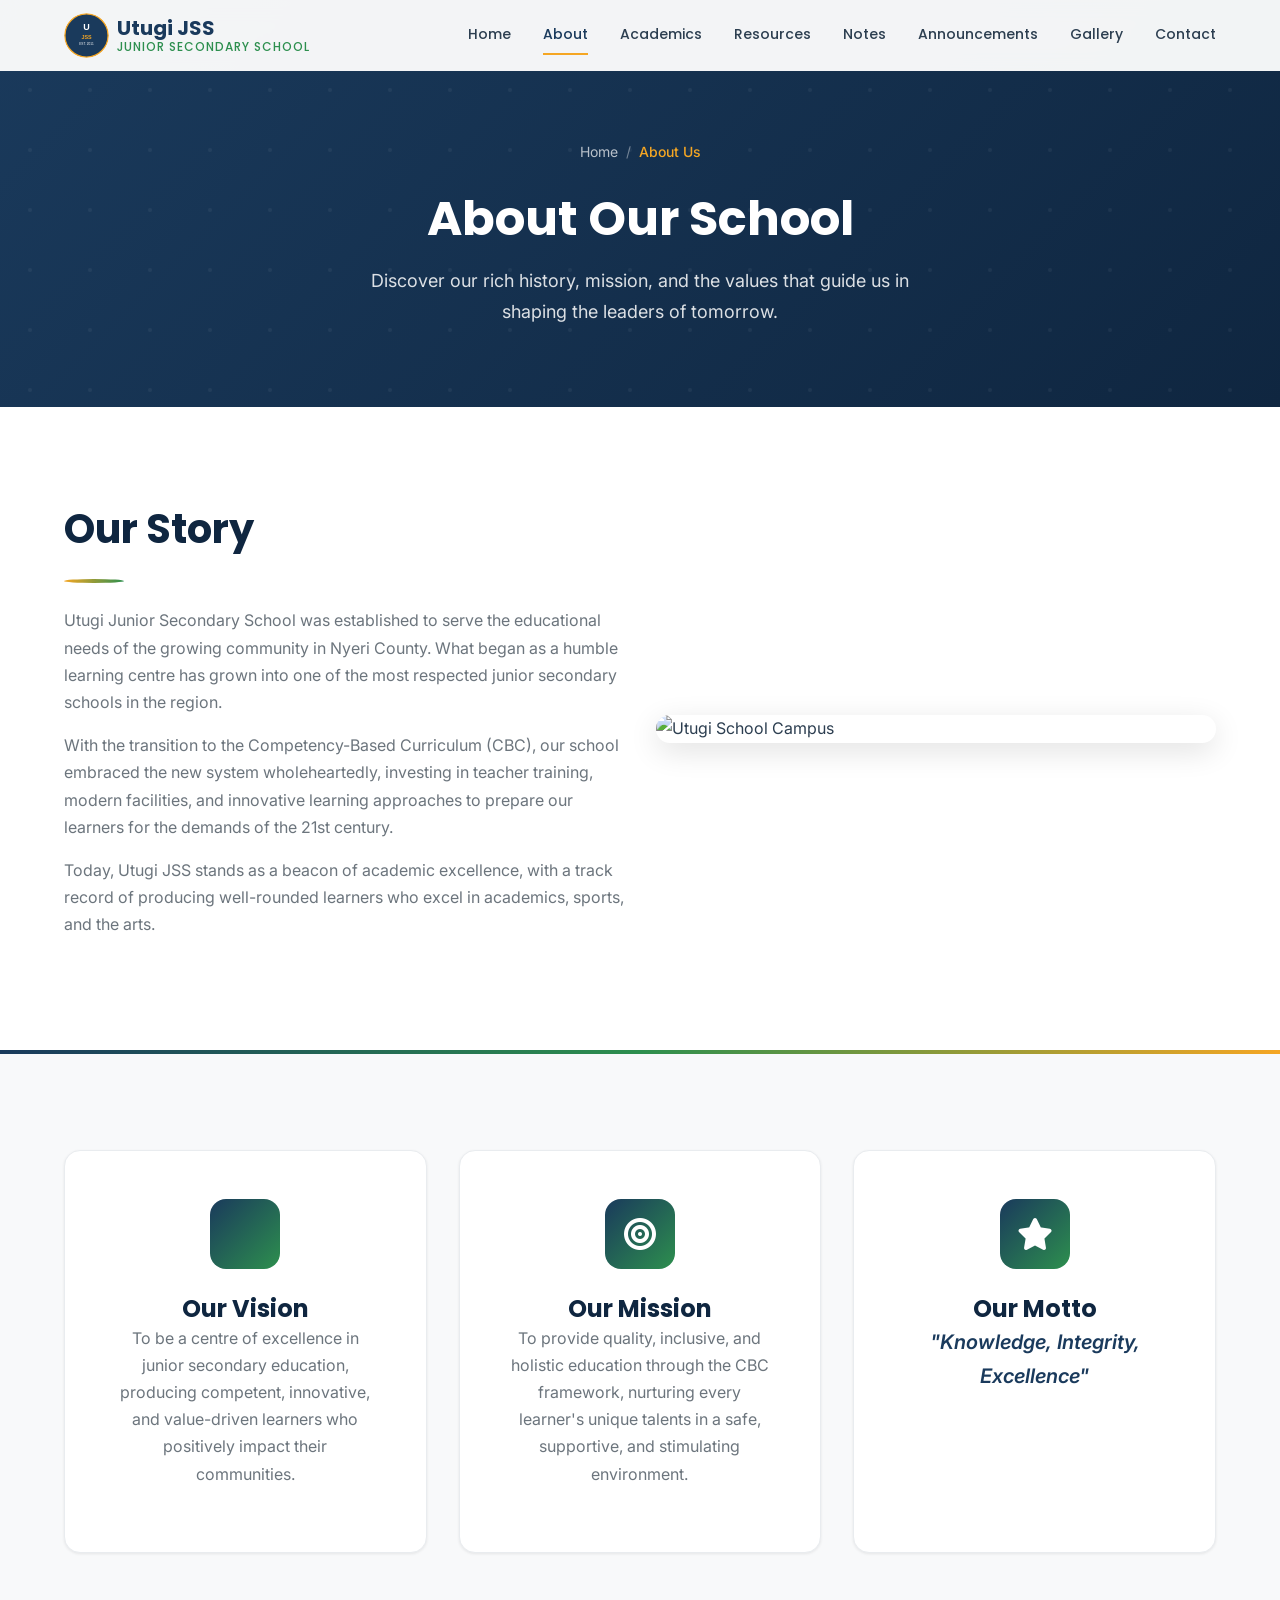
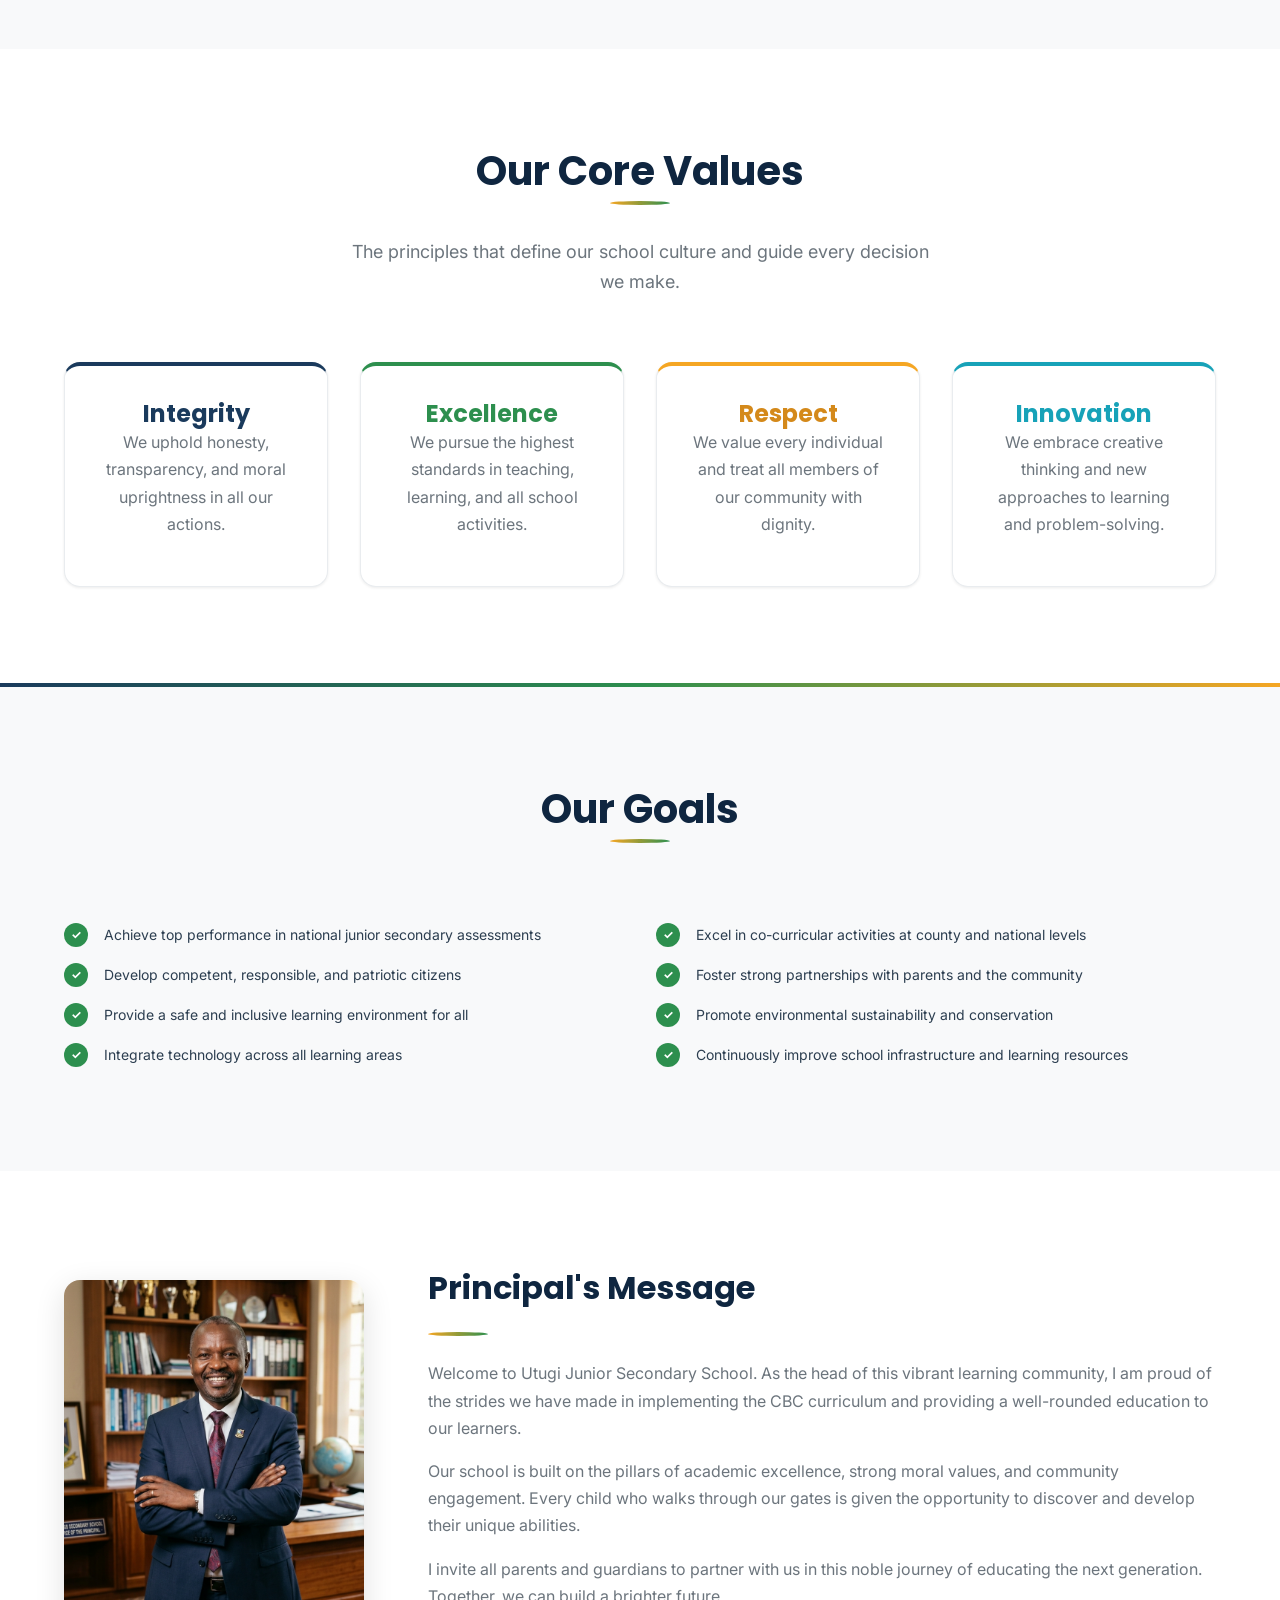
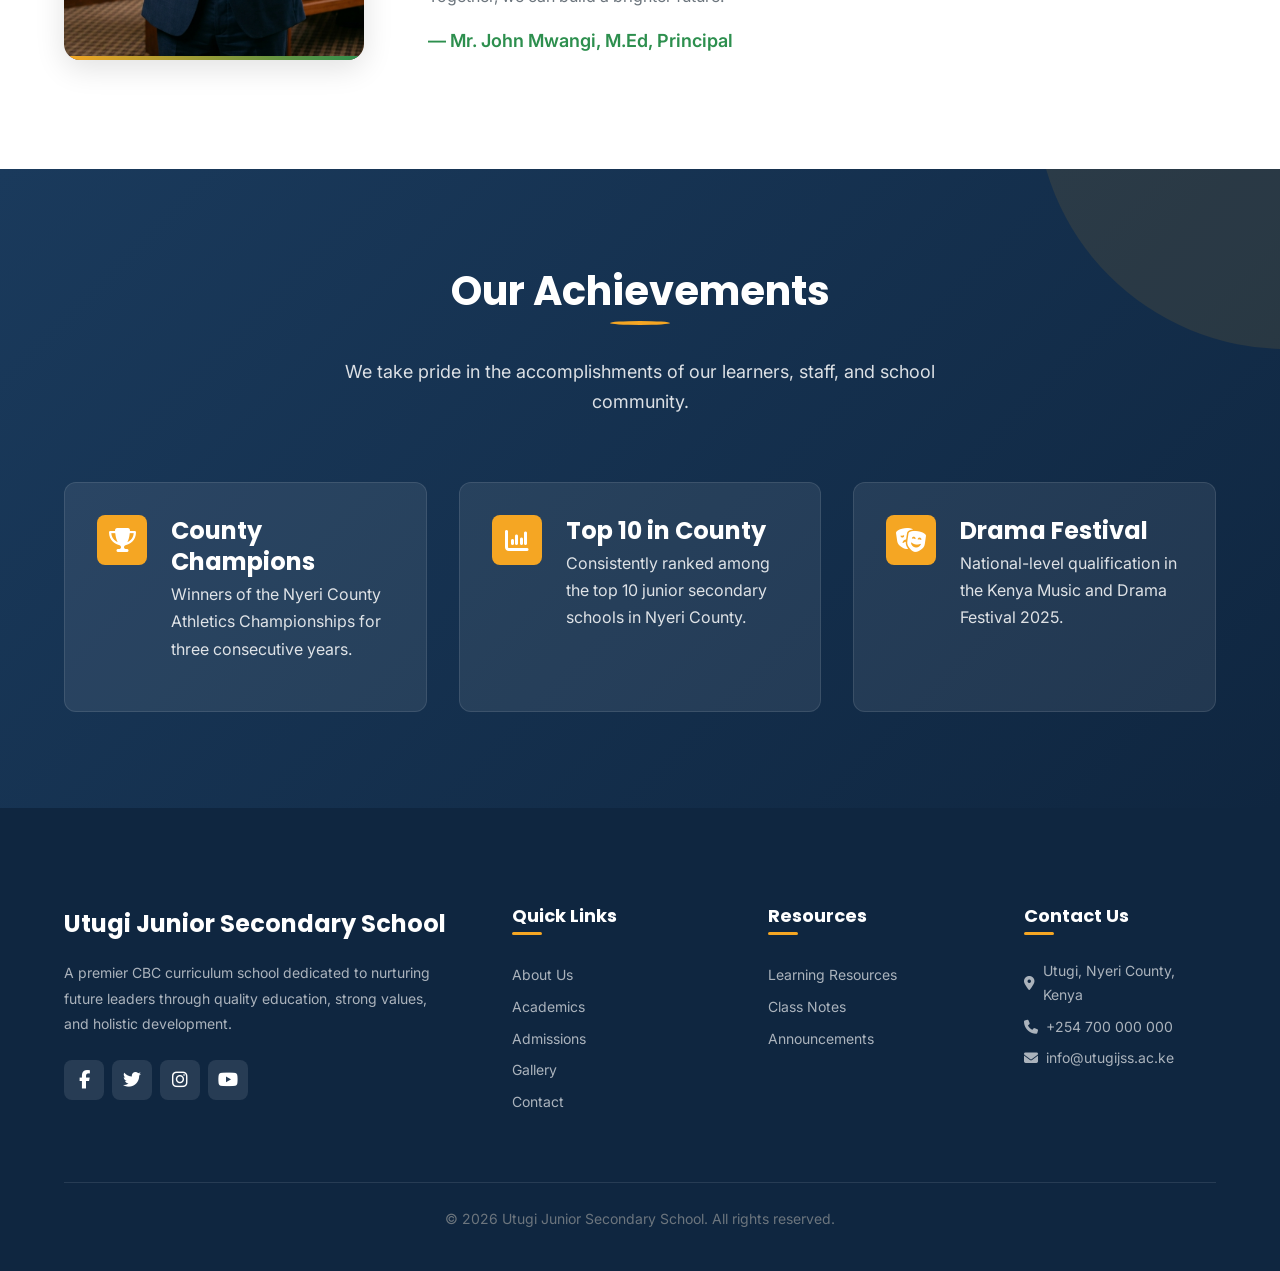
==== pages/about.html @ 6b32f5f7 "Initial commit for Utugi JSS Digital Learning Resource Platform" ====
<!DOCTYPE html>
<html lang="en">
<head>
  <meta charset="UTF-8">
  <meta name="viewport" content="width=device-width, initial-scale=1.0">
  <meta name="description" content="Learn about Utugi Junior Secondary School - our history, vision, mission, core values, and commitment to quality CBC education in Kenya.">
  <title>About Us | Utugi Junior Secondary School</title>
  <link rel="icon" type="image/svg+xml" href="../assets/images/favicon.svg">
  <link rel="stylesheet" href="https://cdnjs.cloudflare.com/ajax/libs/font-awesome/6.4.0/css/all.min.css">
  <link rel="stylesheet" href="../assets/css/style.css">
  <link rel="stylesheet" href="../assets/css/responsive.css">
</head>
<body>

  <!-- Navigation -->
  <nav class="navbar" id="navbar">
    <div class="container">
      <a href="../index.html" class="nav-logo">
        <img src="../assets/images/favicon.svg" alt="Utugi School Logo" >
        <div class="logo-text">Utugi JSS<span>Junior Secondary School</span></div>
      </a>
      <div class="nav-menu" id="navMenu">
        <a href="../index.html">Home</a>
        <a href="about.html" class="active">About</a>
        <a href="academics.html">Academics</a>
        <a href="../resources.html">Resources</a>
        <a href="../notes.html">Notes</a>
        <a href="../announcements.html">Announcements</a>
        <a href="gallery.html">Gallery</a>
        <a href="contact.html">Contact</a>
        <div class="nav-cta"><a href="admissions.html" class="btn btn-primary btn-sm">Apply Now</a></div>
      </div>
      <div class="hamburger" id="hamburger"><span></span><span></span><span></span></div>
    </div>
    <div class="nav-overlay" id="navOverlay"></div>
  </nav>

  <!-- Page Hero -->
  <section class="page-hero">
    <div class="container">
      <div class="breadcrumb">
        <a href="../index.html">Home</a>
        <span class="separator">/</span>
        <span class="current">About Us</span>
      </div>
      <h1>About Our School</h1>
      <p>Discover our rich history, mission, and the values that guide us in shaping the leaders of tomorrow.</p>
    </div>
  </section>

  <!-- School History -->
  <section class="section">
    <div class="container">
      <div class="grid grid-2" style="align-items:center">
        <div class="animate-on-scroll">
          <h2>Our Story</h2>
          <div class="divider"></div>
          <p>Utugi Junior Secondary School was established to serve the educational needs of the growing community in Nyeri County. What began as a humble learning centre has grown into one of the most respected junior secondary schools in the region.</p>
          <p>With the transition to the Competency-Based Curriculum (CBC), our school embraced the new system wholeheartedly, investing in teacher training, modern facilities, and innovative learning approaches to prepare our learners for the demands of the 21st century.</p>
          <p>Today, Utugi JSS stands as a beacon of academic excellence, with a track record of producing well-rounded learners who excel in academics, sports, and the arts.</p>
        </div>
        <div class="animate-on-scroll">
          <img src="../assets/images/hero/school-compound.png" alt="Utugi School Campus" style="border-radius:var(--radius-xl);box-shadow:var(--shadow-lg)" loading="lazy">
        </div>
      </div>
    </div>
  </section>

  <hr class="section-divider">

  <!-- Vision, Mission, Values -->
  <section class="section bg-light">
    <div class="container">
      <div class="grid grid-3">
        <div class="card feature-card animate-on-scroll">
          <div class="icon"><i class="fa-solid fa-telescope"></i></div>
          <h4>Our Vision</h4>
          <p>To be a centre of excellence in junior secondary education, producing competent, innovative, and value-driven learners who positively impact their communities.</p>
        </div>
        <div class="card feature-card animate-on-scroll">
          <div class="icon"><i class="fa-solid fa-bullseye"></i></div>
          <h4>Our Mission</h4>
          <p>To provide quality, inclusive, and holistic education through the CBC framework, nurturing every learner's unique talents in a safe, supportive, and stimulating environment.</p>
        </div>
        <div class="card feature-card animate-on-scroll">
          <div class="icon"><i class="fa-solid fa-star"></i></div>
          <h4>Our Motto</h4>
          <p style="font-style:italic;font-size:var(--fs-lg);color:var(--primary);font-weight:600">"Knowledge, Integrity, Excellence"</p>
        </div>
      </div>
    </div>
  </section>

  <!-- Core Values -->
  <section class="section">
    <div class="container">
      <div class="section-header animate-on-scroll">
        <h2>Our Core Values</h2>
        <p>The principles that define our school culture and guide every decision we make.</p>
      </div>
      <div class="grid grid-4">
        <div class="card animate-on-scroll" style="padding:var(--space-xl);text-align:center;border-top:4px solid var(--primary)">
          <h4 style="color:var(--primary)">Integrity</h4>
          <p>We uphold honesty, transparency, and moral uprightness in all our actions.</p>
        </div>
        <div class="card animate-on-scroll" style="padding:var(--space-xl);text-align:center;border-top:4px solid var(--secondary)">
          <h4 style="color:var(--secondary)">Excellence</h4>
          <p>We pursue the highest standards in teaching, learning, and all school activities.</p>
        </div>
        <div class="card animate-on-scroll" style="padding:var(--space-xl);text-align:center;border-top:4px solid var(--accent)">
          <h4 style="color:var(--accent-dark)">Respect</h4>
          <p>We value every individual and treat all members of our community with dignity.</p>
        </div>
        <div class="card animate-on-scroll" style="padding:var(--space-xl);text-align:center;border-top:4px solid var(--info)">
          <h4 style="color:var(--info)">Innovation</h4>
          <p>We embrace creative thinking and new approaches to learning and problem-solving.</p>
        </div>
      </div>
    </div>
  </section>

  <hr class="section-divider">

  <!-- School Goals -->
  <section class="section bg-light">
    <div class="container">
      <div class="section-header animate-on-scroll">
        <h2>Our Goals</h2>
      </div>
      <div class="grid grid-2">
        <div class="animate-on-scroll">
          <ul class="icon-list">
            <li>Achieve top performance in national junior secondary assessments</li>
            <li>Develop competent, responsible, and patriotic citizens</li>
            <li>Provide a safe and inclusive learning environment for all</li>
            <li>Integrate technology across all learning areas</li>
          </ul>
        </div>
        <div class="animate-on-scroll">
          <ul class="icon-list">
            <li>Excel in co-curricular activities at county and national levels</li>
            <li>Foster strong partnerships with parents and the community</li>
            <li>Promote environmental sustainability and conservation</li>
            <li>Continuously improve school infrastructure and learning resources</li>
          </ul>
        </div>
      </div>
    </div>
  </section>

  <!-- Principal Message -->
  <section class="section">
    <div class="container">
      <div class="principal-content animate-on-scroll">
        <div class="principal-img">
          <img src="../assets/images/staff/principal.png" alt="School Principal" loading="lazy">
        </div>
        <div class="principal-text">
          <h3>Principal's Message</h3>
          <div class="divider"></div>
          <p>Welcome to Utugi Junior Secondary School. As the head of this vibrant learning community, I am proud of the strides we have made in implementing the CBC curriculum and providing a well-rounded education to our learners.</p>
          <p>Our school is built on the pillars of academic excellence, strong moral values, and community engagement. Every child who walks through our gates is given the opportunity to discover and develop their unique abilities.</p>
          <p>I invite all parents and guardians to partner with us in this noble journey of educating the next generation. Together, we can build a brighter future.</p>
          <p class="name">— Mr. John Mwangi, M.Ed, Principal</p>
        </div>
      </div>
    </div>
  </section>

  <!-- Achievements -->
  <section class="section cbc-section">
    <div class="container">
      <div class="section-header animate-on-scroll">
        <h2>Our Achievements</h2>
        <p>We take pride in the accomplishments of our learners, staff, and school community.</p>
      </div>
      <div class="grid grid-3">
        <div class="cbc-feature animate-on-scroll">
          <div class="cbc-icon"><i class="fa-solid fa-trophy"></i></div>
          <div>
            <h4>County Champions</h4>
            <p>Winners of the Nyeri County Athletics Championships for three consecutive years.</p>
          </div>
        </div>
        <div class="cbc-feature animate-on-scroll">
          <div class="cbc-icon"><i class="fa-solid fa-chart-column"></i></div>
          <div>
            <h4>Top 10 in County</h4>
            <p>Consistently ranked among the top 10 junior secondary schools in Nyeri County.</p>
          </div>
        </div>
        <div class="cbc-feature animate-on-scroll">
          <div class="cbc-icon"><i class="fa-solid fa-masks-theater"></i></div>
          <div>
            <h4>Drama Festival</h4>
            <p>National-level qualification in the Kenya Music and Drama Festival 2025.</p>
          </div>
        </div>
      </div>
    </div>
  </section>

  <!-- Footer -->
  <footer class="footer">
    <div class="container">
      <div class="footer-grid">
        <div class="footer-about">
          <div class="logo-text">Utugi Junior Secondary School</div>
          <p>A premier CBC curriculum school dedicated to nurturing future leaders through quality education, strong values, and holistic development.</p>
          <div class="social-links">
            <a href="#" aria-label="Facebook"><i class="fa-brands fa-facebook-f"></i></a>
            <a href="#" aria-label="Twitter/X"><i class="fa-brands fa-twitter"></i></a>
            <a href="#" aria-label="Instagram"><i class="fa-brands fa-instagram"></i></a>
            <a href="#" aria-label="YouTube"><i class="fa-brands fa-youtube"></i></a>
          </div>
        </div>
        <div class="footer-links">
          <h4>Quick Links</h4>
          <a href="about.html">About Us</a>
          <a href="academics.html">Academics</a>
          <a href="admissions.html">Admissions</a>
          <a href="gallery.html">Gallery</a>
          <a href="contact.html">Contact</a>
        </div>
        <div class="footer-links">
          <h4>Resources</h4>
          <a href="../resources.html">Learning Resources</a>
          <a href="../notes.html">Class Notes</a>
          <a href="../announcements.html">Announcements</a>
        </div>
        <div class="footer-contact">
          <h4>Contact Us</h4>
          <p><i class="fa-solid fa-location-dot"></i> Utugi, Nyeri County, Kenya</p>
          <p><i class="fa-solid fa-phone"></i> +254 700 000 000</p>
          <p><i class="fa-solid fa-envelope"></i> info@utugijss.ac.ke</p>
        </div>
      </div>
      <div class="footer-bottom">
        <p>&copy; <span id="currentYear">2026</span> Utugi Junior Secondary School. All rights reserved.</p>
      </div>
    </div>
  </footer>

  <button class="back-to-top" id="backToTop" aria-label="Back to top">↑</button>
  <script src="../assets/js/main.js"></script>
</body>
</html>
---- assets/css/style.css ----
/* ========================================
   UTUGI JUNIOR SECONDARY SCHOOL - MAIN STYLES
   Modern CBC School Website
   ======================================== */

/* ----- Google Fonts Import ----- */
@import url('https://fonts.googleapis.com/css2?family=Inter:wght@300;400;500;600;700&family=Poppins:wght@400;500;600;700;800&display=swap');

/* ========================================
   CSS CUSTOM PROPERTIES (Design Tokens)
   ======================================== */
:root {
  /* Primary Colors */
  --primary: #1a3a5c;
  --primary-light: #2a5a8c;
  --primary-dark: #0f2640;
  
  /* Secondary Colors */
  --secondary: #2d8f4e;
  --secondary-light: #3ab362;
  --secondary-dark: #1e6b38;
  
  /* Accent Colors */
  --accent: #f5a623;
  --accent-light: #ffc857;
  --accent-dark: #d4891a;
  
  /* Neutral Colors */
  --white: #ffffff;
  --off-white: #f8f9fa;
  --light-gray: #e9ecef;
  --gray: #adb5bd;
  --dark-gray: #6c757d;
  --dark: #2c3e50;
  --black: #1a1a2e;
  
  /* Functional Colors */
  --success: #28a745;
  --info: #17a2b8;
  --warning: #ffc107;
  --danger: #dc3545;
  
  /* Typography */
  --font-heading: 'Poppins', sans-serif;
  --font-body: 'Inter', sans-serif;
  
  /* Font Sizes */
  --fs-xs: 0.75rem;
  --fs-sm: 0.875rem;
  --fs-base: 1rem;
  --fs-md: 1.125rem;
  --fs-lg: 1.25rem;
  --fs-xl: 1.5rem;
  --fs-2xl: 2rem;
  --fs-3xl: 2.5rem;
  --fs-4xl: 3rem;
  --fs-5xl: 3.5rem;
  
  /* Spacing */
  --space-xs: 0.25rem;
  --space-sm: 0.5rem;
  --space-md: 1rem;
  --space-lg: 1.5rem;
  --space-xl: 2rem;
  --space-2xl: 3rem;
  --space-3xl: 4rem;
  --space-4xl: 6rem;
  
  /* Border Radius */
  --radius-sm: 4px;
  --radius-md: 8px;
  --radius-lg: 12px;
  --radius-xl: 16px;
  --radius-2xl: 24px;
  --radius-full: 50%;
  
  /* Shadows */
  --shadow-sm: 0 1px 3px rgba(0,0,0,0.08);
  --shadow-md: 0 4px 12px rgba(0,0,0,0.1);
  --shadow-lg: 0 8px 30px rgba(0,0,0,0.12);
  --shadow-xl: 0 12px 40px rgba(0,0,0,0.15);
  
  /* Transitions */
  --transition-fast: 0.2s ease;
  --transition-base: 0.3s ease;
  --transition-slow: 0.5s ease;
  
  /* Layout */
  --max-width: 1200px;
  --nav-height: 70px;
}

/* ========================================
   RESET & BASE STYLES
   ======================================== */
*,
*::before,
*::after {
  margin: 0;
  padding: 0;
  box-sizing: border-box;
}

html {
  scroll-behavior: smooth;
  font-size: 16px;
}

body {
  font-family: var(--font-body);
  font-size: var(--fs-base);
  line-height: 1.7;
  color: var(--dark);
  background-color: var(--white);
  overflow-x: hidden;
  -webkit-font-smoothing: antialiased;
  -moz-osx-font-smoothing: grayscale;
}

img {
  max-width: 100%;
  height: auto;
  display: block;
}

a {
  text-decoration: none;
  color: inherit;
  transition: color var(--transition-fast);
}

ul, ol {
  list-style: none;
}

h1, h2, h3, h4, h5, h6 {
  font-family: var(--font-heading);
  font-weight: 700;
  line-height: 1.3;
  color: var(--primary-dark);
}

h1 { font-size: var(--fs-4xl); }
h2 { font-size: var(--fs-3xl); }
h3 { font-size: var(--fs-2xl); }
h4 { font-size: var(--fs-xl); }
h5 { font-size: var(--fs-lg); }

p {
  margin-bottom: var(--space-md);
  color: var(--dark-gray);
}

/* ========================================
   UTILITY CLASSES
   ======================================== */
.container {
  width: 100%;
  max-width: var(--max-width);
  margin: 0 auto;
  padding: 0 var(--space-lg);
}

.section {
  padding: var(--space-4xl) 0;
}

.section-header {
  text-align: center;
  margin-bottom: var(--space-3xl);
}

.section-header h2 {
  position: relative;
  display: inline-block;
  margin-bottom: var(--space-md);
}

.section-header h2::after {
  content: '';
  position: absolute;
  bottom: -8px;
  left: 50%;
  transform: translateX(-50%);
  width: 60px;
  height: 4px;
  background: linear-gradient(90deg, var(--accent), var(--secondary));
  border-radius: var(--radius-full);
}

.section-header p {
  max-width: 600px;
  margin: var(--space-lg) auto 0;
  font-size: var(--fs-md);
}

.section-divider {
  width: 100%;
  height: 4px;
  background: linear-gradient(90deg, var(--primary), var(--secondary), var(--accent));
  border: none;
}

.text-primary { color: var(--primary); }
.text-secondary { color: var(--secondary); }
.text-accent { color: var(--accent); }
.text-center { text-align: center; }

.bg-primary { background-color: var(--primary); }
.bg-secondary { background-color: var(--secondary); }
.bg-light { background-color: var(--off-white); }
.bg-white { background-color: var(--white); }

/* ========================================
   BUTTONS
   ======================================== */
.btn {
  display: inline-flex;
  align-items: center;
  gap: var(--space-sm);
  padding: 12px 28px;
  font-family: var(--font-heading);
  font-size: var(--fs-sm);
  font-weight: 600;
  border: 2px solid transparent;
  border-radius: var(--radius-lg);
  cursor: pointer;
  transition: all var(--transition-base);
  text-transform: uppercase;
  letter-spacing: 0.5px;
}

.btn-primary {
  background: linear-gradient(135deg, var(--primary), var(--primary-light));
  color: var(--white);
}

.btn-primary:hover {
  background: linear-gradient(135deg, var(--primary-light), var(--primary));
  transform: translateY(-2px);
  box-shadow: var(--shadow-lg);
}

.btn-secondary {
  background: linear-gradient(135deg, var(--secondary), var(--secondary-light));
  color: var(--white);
}

.btn-secondary:hover {
  transform: translateY(-2px);
  box-shadow: var(--shadow-lg);
}

.btn-accent {
  background: linear-gradient(135deg, var(--accent), var(--accent-light));
  color: var(--primary-dark);
}

.btn-accent:hover {
  transform: translateY(-2px);
  box-shadow: var(--shadow-lg);
}

.btn-outline {
  background: transparent;
  color: var(--white);
  border-color: var(--white);
}

.btn-outline:hover {
  background: var(--white);
  color: var(--primary);
}

.btn-outline-primary {
  background: transparent;
  color: var(--primary);
  border-color: var(--primary);
}

.btn-outline-primary:hover {
  background: var(--primary);
  color: var(--white);
}

.btn-whatsapp {
  background: #25D366;
  color: var(--white);
}

.btn-whatsapp:hover {
  background: #1da851;
  transform: translateY(-2px);
}

.btn-lg {
  padding: 16px 36px;
  font-size: var(--fs-base);
}

.btn-sm {
  padding: 8px 18px;
  font-size: var(--fs-xs);
}

/* ========================================
   NAVIGATION
   ======================================== */
.navbar {
  position: fixed;
  top: 0;
  left: 0;
  width: 100%;
  z-index: 1000;
  background: rgba(255, 255, 255, 0.95);
  backdrop-filter: blur(10px);
  -webkit-backdrop-filter: blur(10px);
  transition: all var(--transition-base);
  border-bottom: 1px solid transparent;
}

.navbar.scrolled {
  background: rgba(255, 255, 255, 0.98);
  box-shadow: var(--shadow-md);
  border-bottom-color: var(--light-gray);
}

.navbar .container {
  display: flex;
  align-items: center;
  justify-content: space-between;
  height: var(--nav-height);
}

.nav-logo {
  display: flex;
  align-items: center;
  gap: var(--space-sm);
}

.nav-logo img {
  width: 45px;
  height: 45px;
  border-radius: var(--radius-full);
  object-fit: cover;
}

.nav-logo .logo-text {
  font-family: var(--font-heading);
  font-weight: 700;
  font-size: var(--fs-lg);
  color: var(--primary);
  line-height: 1.2;
}

.nav-logo .logo-text span {
  display: block;
  font-size: var(--fs-xs);
  font-weight: 500;
  color: var(--secondary);
  text-transform: uppercase;
  letter-spacing: 1px;
}

.nav-menu {
  display: flex;
  align-items: center;
  gap: var(--space-xl);
}

.nav-menu a {
  font-family: var(--font-heading);
  font-size: var(--fs-sm);
  font-weight: 500;
  color: var(--dark);
  position: relative;
  padding: var(--space-sm) 0;
}

.nav-menu a::after {
  content: '';
  position: absolute;
  bottom: 0;
  left: 0;
  width: 0;
  height: 2px;
  background: var(--accent);
  transition: width var(--transition-base);
}

.nav-menu a:hover::after,
.nav-menu a.active::after {
  width: 100%;
}

.nav-menu a:hover,
.nav-menu a.active {
  color: var(--primary);
}

.nav-cta {
  display: none;
}

/* Hamburger Menu */
.hamburger {
  display: none;
  flex-direction: column;
  gap: 5px;
  cursor: pointer;
  padding: 5px;
  z-index: 1001;
}

.hamburger span {
  display: block;
  width: 25px;
  height: 3px;
  background: var(--primary);
  border-radius: 2px;
  transition: all var(--transition-base);
}

.hamburger.active span:nth-child(1) {
  transform: rotate(45deg) translate(5px, 6px);
}

.hamburger.active span:nth-child(2) {
  opacity: 0;
}

.hamburger.active span:nth-child(3) {
  transform: rotate(-45deg) translate(5px, -6px);
}

/* ========================================
   HERO SECTION
   ======================================== */
.hero {
  position: relative;
  min-height: 100vh;
  display: flex;
  align-items: center;
  background: linear-gradient(135deg, rgba(26, 58, 92, 0.85), rgba(45, 143, 78, 0.7));
  overflow: hidden;
}

.hero-bg {
  position: absolute;
  top: 0;
  left: 0;
  width: 100%;
  height: 100%;
  object-fit: cover;
  z-index: -1;
}

.hero-content {
  position: relative;
  z-index: 1;
  color: var(--white);
  max-width: 700px;
  padding-top: var(--nav-height);
}

.hero-badge {
  display: inline-block;
  background: rgba(255, 255, 255, 0.15);
  backdrop-filter: blur(10px);
  padding: 8px 20px;
  border-radius: var(--radius-2xl);
  font-size: var(--fs-sm);
  font-weight: 500;
  margin-bottom: var(--space-lg);
  border: 1px solid rgba(255, 255, 255, 0.2);
}

.hero h1 {
  font-size: var(--fs-5xl);
  color: var(--white);
  margin-bottom: var(--space-lg);
  line-height: 1.15;
}

.hero h1 .highlight {
  color: var(--accent);
}

.hero-motto {
  font-size: var(--fs-lg);
  font-style: italic;
  opacity: 0.9;
  margin-bottom: var(--space-md);
  font-weight: 300;
}

.hero p {
  font-size: var(--fs-md);
  opacity: 0.9;
  color: rgba(255, 255, 255, 0.9);
  margin-bottom: var(--space-xl);
  line-height: 1.8;
}

.hero-buttons {
  display: flex;
  flex-wrap: wrap;
  gap: var(--space-md);
}

.hero-stats {
  display: flex;
  gap: var(--space-2xl);
  margin-top: var(--space-3xl);
  padding-top: var(--space-xl);
  border-top: 1px solid rgba(255, 255, 255, 0.2);
}

.hero-stat h3 {
  font-size: var(--fs-3xl);
  color: var(--accent);
  font-weight: 800;
}

.hero-stat p {
  font-size: var(--fs-sm);
  opacity: 0.8;
  margin: 0;
}

/* ========================================
   PAGE HERO (Inner Pages)
   ======================================== */
.page-hero {
  position: relative;
  padding: 140px 0 80px;
  background: linear-gradient(135deg, var(--primary), var(--primary-dark));
  color: var(--white);
  text-align: center;
  overflow: hidden;
}

.page-hero::before {
  content: '';
  position: absolute;
  top: 0;
  left: 0;
  width: 100%;
  height: 100%;
  background: url("data:image/svg+xml,%3Csvg width='60' height='60' viewBox='0 0 60 60' xmlns='http://www.w3.org/2000/svg'%3E%3Cg fill='none' fill-rule='evenodd'%3E%3Cg fill='%23ffffff' fill-opacity='0.05'%3E%3Ccircle cx='30' cy='30' r='2'/%3E%3C/g%3E%3C/g%3E%3C/svg%3E");
  z-index: 0;
}

.page-hero .container {
  position: relative;
  z-index: 1;
}

.page-hero h1 {
  color: var(--white);
  font-size: var(--fs-4xl);
  margin-bottom: var(--space-md);
}

.page-hero p {
  color: rgba(255, 255, 255, 0.85);
  font-size: var(--fs-md);
  max-width: 600px;
  margin: 0 auto;
}

.breadcrumb {
  display: flex;
  align-items: center;
  justify-content: center;
  gap: var(--space-sm);
  margin-bottom: var(--space-lg);
  font-size: var(--fs-sm);
}

.breadcrumb a {
  color: rgba(255, 255, 255, 0.7);
}

.breadcrumb a:hover {
  color: var(--accent);
}

.breadcrumb .separator {
  color: rgba(255, 255, 255, 0.4);
}

.breadcrumb .current {
  color: var(--accent);
  font-weight: 500;
}

/* ========================================
   CARDS
   ======================================== */
.card {
  background: var(--white);
  border-radius: var(--radius-xl);
  overflow: hidden;
  box-shadow: var(--shadow-sm);
  transition: all var(--transition-base);
  border: 1px solid var(--light-gray);
}

.card:hover {
  transform: translateY(-5px);
  box-shadow: var(--shadow-lg);
  border-color: transparent;
}

.card-img {
  width: 100%;
  height: 220px;
  object-fit: cover;
}

.card-body {
  padding: var(--space-xl);
}

.card-body h3 {
  margin-bottom: var(--space-sm);
  font-size: var(--fs-xl);
}

.card-body p {
  font-size: var(--fs-sm);
}

.card-tag {
  display: inline-block;
  background: var(--off-white);
  color: var(--primary);
  padding: 4px 12px;
  border-radius: var(--radius-2xl);
  font-size: var(--fs-xs);
  font-weight: 600;
  margin-bottom: var(--space-sm);
}

/* Feature Cards */
.feature-card {
  padding: var(--space-2xl);
  text-align: center;
}

.feature-card .icon {
  width: 70px;
  height: 70px;
  margin: 0 auto var(--space-lg);
  background: linear-gradient(135deg, var(--primary), var(--secondary));
  border-radius: var(--radius-xl);
  display: flex;
  align-items: center;
  justify-content: center;
  font-size: var(--fs-2xl);
  color: var(--white);
  transition: transform var(--transition-base);
}

.feature-card:hover .icon {
  transform: scale(1.1) rotate(5deg);
}

/* Staff Cards */
.staff-card {
  text-align: center;
  padding-bottom: var(--space-xl);
}

.staff-card .card-img {
  height: 280px;
}

.staff-card .card-body h3 {
  font-size: var(--fs-lg);
  margin-bottom: var(--space-xs);
}

.staff-card .staff-role {
  color: var(--secondary);
  font-weight: 600;
  font-size: var(--fs-sm);
  margin-bottom: var(--space-sm);
}

/* ========================================
   GRIDS
   ======================================== */
.grid {
  display: grid;
  gap: var(--space-xl);
}

.grid-2 { grid-template-columns: repeat(2, 1fr); }
.grid-3 { grid-template-columns: repeat(3, 1fr); }
.grid-4 { grid-template-columns: repeat(4, 1fr); }

/* ========================================
   ANNOUNCEMENTS / NEWS
   ======================================== */
.announcement-card {
  display: flex;
  align-items: flex-start;
  gap: var(--space-lg);
  padding: var(--space-xl);
}

.announcement-date {
  flex-shrink: 0;
  width: 65px;
  text-align: center;
  background: linear-gradient(135deg, var(--primary), var(--primary-light));
  border-radius: var(--radius-md);
  padding: var(--space-sm);
  color: var(--white);
}

.announcement-date .day {
  font-size: var(--fs-2xl);
  font-weight: 800;
  line-height: 1;
  font-family: var(--font-heading);
}

.announcement-date .month {
  font-size: var(--fs-xs);
  text-transform: uppercase;
  letter-spacing: 1px;
}

/* ========================================
   WHY CHOOSE US SECTION
   ======================================== */
.why-choose {
  background: var(--off-white);
}

.why-choose .grid {
  gap: var(--space-xl);
}

/* ========================================
   CBC SECTION
   ======================================== */
.cbc-section {
  background: linear-gradient(135deg, var(--primary), var(--primary-dark));
  color: var(--white);
  position: relative;
  overflow: hidden;
}

.cbc-section::before {
  content: '';
  position: absolute;
  top: -50%;
  right: -20%;
  width: 500px;
  height: 500px;
  background: rgba(245, 166, 35, 0.1);
  border-radius: var(--radius-full);
}

.cbc-section h2 {
  color: var(--white);
}

.cbc-section h2::after {
  background: var(--accent);
}

.cbc-section p {
  color: rgba(255, 255, 255, 0.85);
}

.cbc-feature {
  display: flex;
  align-items: flex-start;
  gap: var(--space-lg);
  padding: var(--space-xl);
  background: rgba(255, 255, 255, 0.08);
  border-radius: var(--radius-lg);
  border: 1px solid rgba(255, 255, 255, 0.1);
  transition: all var(--transition-base);
}

.cbc-feature:hover {
  background: rgba(255, 255, 255, 0.12);
  transform: translateX(5px);
}

.cbc-feature .cbc-icon {
  flex-shrink: 0;
  width: 50px;
  height: 50px;
  background: var(--accent);
  border-radius: var(--radius-md);
  display: flex;
  align-items: center;
  justify-content: center;
  font-size: var(--fs-xl);
}

.cbc-feature h4 {
  color: var(--white);
  margin-bottom: var(--space-xs);
}

/* ========================================
   TESTIMONIALS
   ======================================== */
.testimonial-card {
  padding: var(--space-2xl);
  position: relative;
}

.testimonial-card::before {
  content: '"';
  font-size: 80px;
  font-family: Georgia, serif;
  color: var(--accent);
  opacity: 0.3;
  position: absolute;
  top: 10px;
  left: 20px;
  line-height: 1;
}

.testimonial-card p {
  font-style: italic;
  font-size: var(--fs-md);
  margin-bottom: var(--space-lg);
  position: relative;
  z-index: 1;
}

.testimonial-author {
  display: flex;
  align-items: center;
  gap: var(--space-md);
}

.testimonial-author img {
  width: 50px;
  height: 50px;
  border-radius: var(--radius-full);
  object-fit: cover;
}

.testimonial-author h4 {
  font-size: var(--fs-sm);
  margin-bottom: 2px;
}

.testimonial-author span {
  font-size: var(--fs-xs);
  color: var(--dark-gray);
}

/* ========================================
   PRINCIPAL MESSAGE
   ======================================== */
.principal-section {
  background: var(--off-white);
}

.principal-content {
  display: grid;
  grid-template-columns: 300px 1fr;
  gap: var(--space-3xl);
  align-items: center;
}

.principal-img {
  border-radius: var(--radius-xl);
  overflow: hidden;
  box-shadow: var(--shadow-lg);
  position: relative;
}

.principal-img img {
  width: 100%;
  height: 380px;
  object-fit: cover;
}

.principal-img::after {
  content: '';
  position: absolute;
  bottom: 0;
  left: 0;
  right: 0;
  height: 4px;
  background: linear-gradient(90deg, var(--accent), var(--secondary));
}

.principal-text h3 {
  margin-bottom: var(--space-md);
}

.principal-text .name {
  color: var(--secondary);
  font-weight: 600;
  font-size: var(--fs-md);
}

/* ========================================
   GALLERY PREVIEW
   ======================================== */
.gallery-preview .grid {
  grid-template-columns: repeat(4, 1fr);
  grid-template-rows: repeat(2, 200px);
}

.gallery-item {
  position: relative;
  border-radius: var(--radius-lg);
  overflow: hidden;
  cursor: pointer;
}

.gallery-item:first-child {
  grid-column: span 2;
  grid-row: span 2;
}

.gallery-item img {
  width: 100%;
  height: 100%;
  object-fit: cover;
  transition: transform var(--transition-slow);
}

.gallery-item:hover img {
  transform: scale(1.1);
}

.gallery-overlay {
  position: absolute;
  inset: 0;
  background: linear-gradient(to top, rgba(26, 58, 92, 0.8), transparent);
  display: flex;
  align-items: flex-end;
  padding: var(--space-lg);
  opacity: 0;
  transition: opacity var(--transition-base);
}

.gallery-item:hover .gallery-overlay {
  opacity: 1;
}

.gallery-overlay span {
  color: var(--white);
  font-weight: 600;
  font-family: var(--font-heading);
}

/* ========================================
   FULL GALLERY PAGE
   ======================================== */
.gallery-filters {
  display: flex;
  flex-wrap: wrap;
  justify-content: center;
  gap: var(--space-sm);
  margin-bottom: var(--space-2xl);
}

.filter-btn {
  padding: 8px 20px;
  border: 2px solid var(--light-gray);
  border-radius: var(--radius-2xl);
  font-family: var(--font-heading);
  font-size: var(--fs-sm);
  font-weight: 500;
  background: transparent;
  color: var(--dark);
  cursor: pointer;
  transition: all var(--transition-base);
}

.filter-btn:hover,
.filter-btn.active {
  background: var(--primary);
  color: var(--white);
  border-color: var(--primary);
}

.gallery-grid {
  display: grid;
  grid-template-columns: repeat(3, 1fr);
  gap: var(--space-lg);
}

.gallery-grid .gallery-item {
  height: 260px;
}

/* Lightbox */
.lightbox {
  position: fixed;
  inset: 0;
  background: rgba(0, 0, 0, 0.92);
  z-index: 2000;
  display: none;
  align-items: center;
  justify-content: center;
  padding: var(--space-xl);
}

.lightbox.active {
  display: flex;
}

.lightbox img {
  max-width: 90%;
  max-height: 85vh;
  border-radius: var(--radius-lg);
  object-fit: contain;
}

.lightbox-close {
  position: absolute;
  top: 20px;
  right: 30px;
  font-size: var(--fs-3xl);
  color: var(--white);
  cursor: pointer;
  background: none;
  border: none;
  line-height: 1;
  transition: transform var(--transition-fast);
}

.lightbox-close:hover {
  transform: scale(1.2);
}

.lightbox-nav {
  position: absolute;
  top: 50%;
  transform: translateY(-50%);
  font-size: var(--fs-2xl);
  color: var(--white);
  cursor: pointer;
  background: rgba(255,255,255,0.1);
  border: none;
  width: 50px;
  height: 50px;
  border-radius: var(--radius-full);
  display: flex;
  align-items: center;
  justify-content: center;
  transition: background var(--transition-fast);
}

.lightbox-nav:hover {
  background: rgba(255,255,255,0.25);
}

.lightbox-prev { left: 20px; }
.lightbox-next { right: 20px; }

/* ========================================
   CONTACT FORM
   ======================================== */
.contact-grid {
  display: grid;
  grid-template-columns: 1fr 1fr;
  gap: var(--space-3xl);
}

.form-group {
  margin-bottom: var(--space-lg);
}

.form-group label {
  display: block;
  font-weight: 600;
  margin-bottom: var(--space-sm);
  font-size: var(--fs-sm);
  color: var(--dark);
}

.form-group input,
.form-group textarea,
.form-group select {
  width: 100%;
  padding: 12px 16px;
  border: 2px solid var(--light-gray);
  border-radius: var(--radius-md);
  font-family: var(--font-body);
  font-size: var(--fs-base);
  transition: border-color var(--transition-fast);
  background: var(--white);
}

.form-group input:focus,
.form-group textarea:focus,
.form-group select:focus {
  outline: none;
  border-color: var(--primary);
  box-shadow: 0 0 0 3px rgba(26, 58, 92, 0.1);
}

.form-group textarea {
  min-height: 140px;
  resize: vertical;
}

.contact-info-card {
  padding: var(--space-xl);
  display: flex;
  align-items: flex-start;
  gap: var(--space-lg);
  margin-bottom: var(--space-lg);
}

.contact-info-card .icon {
  flex-shrink: 0;
  width: 50px;
  height: 50px;
  background: linear-gradient(135deg, var(--primary), var(--primary-light));
  border-radius: var(--radius-md);
  display: flex;
  align-items: center;
  justify-content: center;
  font-size: var(--fs-lg);
  color: var(--white);
}

.contact-info-card h4 {
  margin-bottom: var(--space-xs);
  font-size: var(--fs-md);
}

.contact-info-card p {
  font-size: var(--fs-sm);
  margin: 0;
}

/* Map placeholder */
.map-container {
  width: 100%;
  height: 350px;
  border-radius: var(--radius-xl);
  overflow: hidden;
  margin-top: var(--space-2xl);
  border: 2px solid var(--light-gray);
}

.map-container iframe {
  width: 100%;
  height: 100%;
  border: none;
}

/* ========================================
   ADMISSIONS
   ======================================== */
.admission-steps {
  display: grid;
  gap: var(--space-xl);
  counter-reset: step;
}

.step-card {
  display: flex;
  align-items: flex-start;
  gap: var(--space-xl);
  padding: var(--space-xl);
  background: var(--white);
  border-radius: var(--radius-xl);
  box-shadow: var(--shadow-sm);
  border: 1px solid var(--light-gray);
  transition: all var(--transition-base);
  counter-increment: step;
}

.step-card:hover {
  box-shadow: var(--shadow-md);
  border-color: var(--primary);
}

.step-number {
  flex-shrink: 0;
  width: 55px;
  height: 55px;
  background: linear-gradient(135deg, var(--primary), var(--secondary));
  border-radius: var(--radius-full);
  display: flex;
  align-items: center;
  justify-content: center;
  font-family: var(--font-heading);
  font-size: var(--fs-xl);
  font-weight: 800;
  color: var(--white);
}

/* FAQ Section */
.faq-item {
  background: var(--white);
  border: 1px solid var(--light-gray);
  border-radius: var(--radius-lg);
  margin-bottom: var(--space-md);
  overflow: hidden;
}

.faq-question {
  width: 100%;
  display: flex;
  align-items: center;
  justify-content: space-between;
  padding: var(--space-lg) var(--space-xl);
  background: none;
  border: none;
  cursor: pointer;
  font-family: var(--font-heading);
  font-size: var(--fs-md);
  font-weight: 600;
  color: var(--dark);
  text-align: left;
  transition: all var(--transition-fast);
}

.faq-question:hover {
  color: var(--primary);
}

.faq-question .icon {
  font-size: var(--fs-xl);
  transition: transform var(--transition-base);
  color: var(--accent);
}

.faq-item.active .faq-question .icon {
  transform: rotate(45deg);
}

.faq-answer {
  max-height: 0;
  overflow: hidden;
  transition: max-height var(--transition-base);
  padding: 0 var(--space-xl);
}

.faq-item.active .faq-answer {
  max-height: 300px;
  padding-bottom: var(--space-lg);
}

/* ========================================
   ACADEMICS
   ======================================== */
.subjects-grid {
  display: grid;
  grid-template-columns: repeat(auto-fill, minmax(200px, 1fr));
  gap: var(--space-md);
}

.subject-tag {
  display: flex;
  align-items: center;
  gap: var(--space-sm);
  padding: var(--space-md) var(--space-lg);
  background: var(--white);
  border-radius: var(--radius-lg);
  border: 1px solid var(--light-gray);
  font-weight: 500;
  transition: all var(--transition-base);
}

.subject-tag:hover {
  border-color: var(--primary);
  background: var(--primary);
  color: var(--white);
  transform: translateY(-2px);
}

.subject-tag .dot {
  width: 8px;
  height: 8px;
  border-radius: var(--radius-full);
  background: var(--accent);
}

.grade-tabs {
  display: flex;
  gap: var(--space-sm);
  margin-bottom: var(--space-xl);
  flex-wrap: wrap;
}

.grade-tab {
  padding: 10px 24px;
  border: 2px solid var(--light-gray);
  border-radius: var(--radius-2xl);
  font-family: var(--font-heading);
  font-weight: 600;
  font-size: var(--fs-sm);
  cursor: pointer;
  background: transparent;
  color: var(--dark);
  transition: all var(--transition-base);
}

.grade-tab:hover,
.grade-tab.active {
  background: var(--primary);
  color: var(--white);
  border-color: var(--primary);
}

.grade-content {
  display: none;
  animation: fadeIn 0.4s ease;
}

.grade-content.active {
  display: block;
}

/* ========================================
   FOOTER
   ======================================== */
.footer {
  background: var(--primary-dark);
  color: rgba(255, 255, 255, 0.8);
  padding: var(--space-4xl) 0 0;
}

.footer-grid {
  display: grid;
  grid-template-columns: 2fr 1fr 1fr 1fr;
  gap: var(--space-3xl);
  padding-bottom: var(--space-3xl);
  border-bottom: 1px solid rgba(255, 255, 255, 0.1);
}

.footer-about .logo-text {
  font-family: var(--font-heading);
  font-size: var(--fs-xl);
  font-weight: 700;
  color: var(--white);
  margin-bottom: var(--space-md);
}

.footer-about p {
  color: rgba(255, 255, 255, 0.65);
  font-size: var(--fs-sm);
  line-height: 1.8;
}

.footer h4 {
  color: var(--white);
  font-size: var(--fs-md);
  margin-bottom: var(--space-lg);
  position: relative;
  padding-bottom: var(--space-sm);
}

.footer h4::after {
  content: '';
  position: absolute;
  bottom: 0;
  left: 0;
  width: 30px;
  height: 3px;
  background: var(--accent);
  border-radius: 2px;
}

.footer-links a {
  display: block;
  padding: var(--space-xs) 0;
  font-size: var(--fs-sm);
  color: rgba(255, 255, 255, 0.65);
  transition: all var(--transition-fast);
}

.footer-links a:hover {
  color: var(--accent);
  padding-left: 5px;
}

.footer-contact p {
  display: flex;
  align-items: center;
  gap: var(--space-sm);
  font-size: var(--fs-sm);
  color: rgba(255, 255, 255, 0.65);
  margin-bottom: var(--space-sm);
}

.social-links {
  display: flex;
  gap: var(--space-sm);
  margin-top: var(--space-lg);
}

.social-links a {
  width: 40px;
  height: 40px;
  background: rgba(255, 255, 255, 0.1);
  border-radius: var(--radius-md);
  display: flex;
  align-items: center;
  justify-content: center;
  font-size: var(--fs-md);
  color: var(--white);
  transition: all var(--transition-base);
}

.social-links a:hover {
  background: var(--accent);
  transform: translateY(-3px);
}

.footer-bottom {
  padding: var(--space-lg) 0;
  text-align: center;
  font-size: var(--fs-sm);
  color: rgba(255, 255, 255, 0.5);
}

/* ========================================
   BACK TO TOP
   ======================================== */
.back-to-top {
  position: fixed;
  bottom: 30px;
  right: 30px;
  width: 45px;
  height: 45px;
  background: linear-gradient(135deg, var(--primary), var(--secondary));
  color: var(--white);
  border: none;
  border-radius: var(--radius-full);
  font-size: var(--fs-lg);
  cursor: pointer;
  opacity: 0;
  visibility: hidden;
  transition: all var(--transition-base);
  z-index: 999;
  display: flex;
  align-items: center;
  justify-content: center;
  box-shadow: var(--shadow-md);
}

.back-to-top.visible {
  opacity: 1;
  visibility: visible;
}

.back-to-top:hover {
  transform: translateY(-3px);
  box-shadow: var(--shadow-lg);
}

/* ========================================
   ANIMATIONS
   ======================================== */
@keyframes fadeIn {
  from { opacity: 0; }
  to { opacity: 1; }
}

@keyframes fadeInUp {
  from {
    opacity: 0;
    transform: translateY(30px);
  }
  to {
    opacity: 1;
    transform: translateY(0);
  }
}

@keyframes slideInLeft {
  from {
    opacity: 0;
    transform: translateX(-30px);
  }
  to {
    opacity: 1;
    transform: translateX(0);
  }
}

.animate-on-scroll {
  opacity: 0;
  transform: translateY(30px);
  transition: all 0.6s ease;
}

.animate-on-scroll.animated {
  opacity: 1;
  transform: translateY(0);
}

/* ========================================
   MISCELLANEOUS
   ======================================== */
.tag-list {
  display: flex;
  flex-wrap: wrap;
  gap: var(--space-sm);
}

.tag {
  display: inline-block;
  padding: 4px 14px;
  background: var(--off-white);
  color: var(--primary);
  border-radius: var(--radius-2xl);
  font-size: var(--fs-xs);
  font-weight: 600;
}

.divider {
  width: 60px;
  height: 4px;
  background: linear-gradient(90deg, var(--accent), var(--secondary));
  border-radius: var(--radius-full);
  margin: var(--space-lg) 0;
}

.highlight-box {
  background: linear-gradient(135deg, rgba(26, 58, 92, 0.05), rgba(45, 143, 78, 0.05));
  border-left: 4px solid var(--accent);
  padding: var(--space-xl);
  border-radius: 0 var(--radius-lg) var(--radius-lg) 0;
  margin: var(--space-xl) 0;
}

.icon-list li {
  display: flex;
  align-items: flex-start;
  gap: var(--space-md);
  padding: var(--space-sm) 0;
  font-size: var(--fs-sm);
}

.icon-list li::before {
  content: '✓';
  flex-shrink: 0;
  width: 24px;
  height: 24px;
  background: var(--secondary);
  color: var(--white);
  border-radius: var(--radius-full);
  display: flex;
  align-items: center;
  justify-content: center;
  font-size: var(--fs-xs);
  font-weight: 700;
}

/* Fee table */
.fee-table {
  width: 100%;
  border-collapse: collapse;
  margin: var(--space-xl) 0;
  border-radius: var(--radius-lg);
  overflow: hidden;
  box-shadow: var(--shadow-sm);
}

.fee-table thead {
  background: linear-gradient(135deg, var(--primary), var(--primary-light));
  color: var(--white);
}

.fee-table th,
.fee-table td {
  padding: var(--space-md) var(--space-lg);
  text-align: left;
  font-size: var(--fs-sm);
}

.fee-table th {
  font-family: var(--font-heading);
  font-weight: 600;
}

.fee-table tbody tr {
  border-bottom: 1px solid var(--light-gray);
  transition: background var(--transition-fast);
}

.fee-table tbody tr:hover {
  background: var(--off-white);
}

.fee-table tbody tr:nth-child(even) {
  background: rgba(248, 249, 250, 0.5);
}

/* News card */
.news-card .card-body {
  padding: var(--space-lg);
}

.news-card .news-meta {
  display: flex;
  align-items: center;
  gap: var(--space-md);
  margin-bottom: var(--space-sm);
  font-size: var(--fs-xs);
  color: var(--dark-gray);
}

.news-card .news-meta span {
  display: flex;
  align-items: center;
  gap: 4px;
}

/* Academic calendar */
.calendar-card {
  padding: var(--space-xl);
  border-left: 4px solid var(--secondary);
}

.calendar-card h4 {
  margin-bottom: var(--space-sm);
}

.calendar-card .date {
  color: var(--accent-dark);
  font-weight: 600;
  font-size: var(--fs-sm);
}
---- assets/css/responsive.css ----
/* ========================================
   RESPONSIVE STYLES - Mobile First
   Utugi Junior Secondary School
   ======================================== */

/* ----- Max 1200px ----- */
@media (max-width: 1200px) {
  :root {
    --fs-5xl: 3rem;
    --fs-4xl: 2.5rem;
    --fs-3xl: 2rem;
  }

  .footer-grid {
    grid-template-columns: 1.5fr 1fr 1fr;
  }

  .footer-grid > *:last-child {
    grid-column: span 3;
  }
}

/* ----- Max 992px (Tablets) ----- */
@media (max-width: 992px) {
  :root {
    --fs-5xl: 2.5rem;
    --fs-4xl: 2.25rem;
    --fs-3xl: 1.75rem;
    --fs-2xl: 1.5rem;
    --space-4xl: 4rem;
  }

  /* Navigation */
  .nav-menu {
    position: fixed;
    top: 0;
    right: -100%;
    width: 280px;
    height: 100vh;
    background: var(--white);
    flex-direction: column;
    align-items: flex-start;
    padding: 100px var(--space-2xl) var(--space-2xl);
    box-shadow: -5px 0 30px rgba(0,0,0,0.1);
    transition: right var(--transition-base);
    gap: 0;
    z-index: 1000;
    overflow-y: auto;
  }

  .nav-menu.active {
    right: 0;
  }

  .nav-menu a {
    font-size: var(--fs-md);
    padding: var(--space-md) 0;
    width: 100%;
    border-bottom: 1px solid var(--light-gray);
  }

  .nav-cta {
    display: block;
    margin-top: var(--space-lg);
  }

  .hamburger {
    display: flex;
  }

  /* Overlay */
  .nav-overlay {
    display: none;
    position: fixed;
    inset: 0;
    background: rgba(0,0,0,0.4);
    z-index: 999;
  }

  .nav-overlay.active {
    display: block;
  }

  /* Grids */
  .grid-4 { grid-template-columns: repeat(2, 1fr); }
  .grid-3 { grid-template-columns: repeat(2, 1fr); }

  /* Hero */
  .hero-stats {
    gap: var(--space-xl);
  }

  /* Principal */
  .principal-content {
    grid-template-columns: 1fr;
    text-align: center;
  }

  .principal-img {
    max-width: 300px;
    margin: 0 auto;
  }

  /* Gallery Preview */
  .gallery-preview .grid {
    grid-template-columns: repeat(2, 1fr);
    grid-template-rows: repeat(3, 180px);
  }

  /* Gallery Page */
  .gallery-grid {
    grid-template-columns: repeat(2, 1fr);
  }

  /* Contact */
  .contact-grid {
    grid-template-columns: 1fr;
  }

  /* Footer */
  .footer-grid {
    grid-template-columns: 1fr 1fr;
    gap: var(--space-2xl);
  }

  .footer-grid > *:last-child {
    grid-column: span 1;
  }
}

/* ----- Max 768px (Small Tablets / Large Phones) ----- */
@media (max-width: 768px) {
  :root {
    --fs-5xl: 2.25rem;
    --fs-4xl: 2rem;
    --fs-3xl: 1.5rem;
    --fs-2xl: 1.25rem;
    --space-4xl: 3.5rem;
    --space-3xl: 2.5rem;
    --nav-height: 60px;
  }

  .section {
    padding: var(--space-3xl) 0;
  }

  .container {
    padding: 0 var(--space-md);
  }

  /* Grids */
  .grid-3 { grid-template-columns: 1fr; }
  .grid-2 { grid-template-columns: 1fr; }

  /* Hero */
  .hero {
    min-height: auto;
    padding: 120px 0 60px;
  }

  .hero-buttons {
    flex-direction: column;
  }

  .hero-buttons .btn {
    text-align: center;
    justify-content: center;
  }

  .hero-stats {
    flex-wrap: wrap;
    gap: var(--space-lg);
  }

  .hero-stat {
    flex: 1;
    min-width: 100px;
  }

  /* Page Hero */
  .page-hero {
    padding: 110px 0 50px;
  }

  .page-hero h1 {
    font-size: var(--fs-3xl);
  }

  /* Gallery Preview */
  .gallery-preview .grid {
    grid-template-columns: repeat(2, 1fr);
    grid-template-rows: auto;
  }

  .gallery-preview .grid .gallery-item:first-child {
    grid-column: span 2;
  }

  /* Gallery Page */
  .gallery-grid {
    grid-template-columns: repeat(2, 1fr);
    gap: var(--space-md);
  }

  .gallery-grid .gallery-item {
    height: 200px;
  }

  /* Staff Grid */
  .grid-4 { grid-template-columns: repeat(2, 1fr); }

  /* Announcement */
  .announcement-card {
    flex-direction: column;
    align-items: flex-start;
  }

  /* Fee Table */
  .fee-table {
    font-size: var(--fs-xs);
  }

  .fee-table th,
  .fee-table td {
    padding: var(--space-sm) var(--space-md);
  }

  /* Footer */
  .footer-grid {
    grid-template-columns: 1fr;
    gap: var(--space-2xl);
  }

  /* Section Header */
  .section-header {
    margin-bottom: var(--space-2xl);
  }

  /* Testimonials */
  .testimonial-card {
    padding: var(--space-xl);
  }

  /* Subjects */
  .subjects-grid {
    grid-template-columns: repeat(2, 1fr);
  }

  /* Lightbox */
  .lightbox img {
    max-width: 95%;
  }

  .lightbox-nav {
    width: 40px;
    height: 40px;
    font-size: var(--fs-lg);
  }

  .lightbox-prev { left: 10px; }
  .lightbox-next { right: 10px; }

  /* Map */
  .map-container {
    height: 250px;
  }
}

/* ----- Max 576px (Mobile Phones) ----- */
@media (max-width: 576px) {
  :root {
    --fs-5xl: 1.85rem;
    --fs-4xl: 1.65rem;
    --fs-3xl: 1.35rem;
    --fs-2xl: 1.15rem;
    --fs-xl: 1.1rem;
    --space-4xl: 2.5rem;
    --space-3xl: 2rem;
    --space-2xl: 1.5rem;
  }

  .section {
    padding: var(--space-2xl) 0;
  }

  .container {
    padding: 0 var(--space-md);
  }

  /* Navigation */
  .nav-logo .logo-text {
    font-size: var(--fs-base);
  }

  .nav-logo img {
    width: 38px;
    height: 38px;
  }

  /* Hero */
  .hero {
    padding: 100px 0 50px;
  }

  .hero h1 {
    font-size: var(--fs-3xl);
  }

  .hero-motto {
    font-size: var(--fs-base);
  }

  .hero-stats {
    flex-direction: column;
    gap: var(--space-md);
  }

  .hero-stat {
    display: flex;
    align-items: center;
    gap: var(--space-md);
  }

  .hero-stat h3 {
    font-size: var(--fs-2xl);
  }

  /* Cards */
  .card-body {
    padding: var(--space-lg);
  }

  .feature-card {
    padding: var(--space-xl);
  }

  /* Grid */
  .grid-4 { grid-template-columns: 1fr; }
  .grid-2 { grid-template-columns: 1fr; }

  /* Gallery */
  .gallery-preview .grid {
    grid-template-columns: 1fr;
    grid-template-rows: auto;
  }

  .gallery-preview .grid .gallery-item:first-child {
    grid-column: span 1;
    grid-row: span 1;
  }

  .gallery-preview .grid .gallery-item {
    height: 200px;
  }

  .gallery-grid {
    grid-template-columns: 1fr;
  }

  .gallery-grid .gallery-item {
    height: 220px;
  }

  /* Staff */
  .staff-card .card-img {
    height: 220px;
  }

  /* Buttons */
  .btn {
    padding: 10px 22px;
    font-size: var(--fs-xs);
  }

  .btn-lg {
    padding: 12px 28px;
    font-size: var(--fs-sm);
  }

  /* Filters */
  .gallery-filters {
    overflow-x: auto;
    flex-wrap: nowrap;
    justify-content: flex-start;
    padding-bottom: var(--space-sm);
    -webkit-overflow-scrolling: touch;
  }

  .filter-btn {
    white-space: nowrap;
    flex-shrink: 0;
  }

  /* Grade Tabs */
  .grade-tabs {
    overflow-x: auto;
    flex-wrap: nowrap;
    padding-bottom: var(--space-sm);
    -webkit-overflow-scrolling: touch;
  }

  .grade-tab {
    white-space: nowrap;
    flex-shrink: 0;
  }

  /* Subjects */
  .subjects-grid {
    grid-template-columns: 1fr;
  }

  /* Steps */
  .step-card {
    flex-direction: column;
    align-items: center;
    text-align: center;
  }

  /* Page Hero */
  .page-hero {
    padding: 100px 0 40px;
  }

  /* Back to top */
  .back-to-top {
    bottom: 20px;
    right: 20px;
    width: 40px;
    height: 40px;
    font-size: var(--fs-base);
  }

  /* Footer */
  .footer {
    padding-top: var(--space-2xl);
  }

  .social-links a {
    width: 36px;
    height: 36px;
  }
}

/* ----- Max 400px (Very Small Screens) ----- */
@media (max-width: 400px) {
  :root {
    --fs-5xl: 1.6rem;
    --fs-4xl: 1.45rem;
  }

  .hero h1 {
    font-size: var(--fs-2xl);
  }

  .hero-badge {
    font-size: var(--fs-xs);
  }

  .nav-logo .logo-text span {
    display: none;
  }
}

/* ========================================
   RESOURCE PLATFORM — RESPONSIVE
   ======================================== */

/* ----- Max 992px: Resources ----- */
@media (max-width: 992px) {
  .resources-grid {
    grid-template-columns: repeat(2, 1fr);
  }

  .gallery-edu-grid {
    grid-template-columns: repeat(2, 1fr);
  }

  .resource-hero h1 {
    font-size: var(--fs-3xl);
  }

  .filters-row {
    flex-direction: column;
    align-items: flex-start;
  }

  .results-info {
    margin-left: 0;
  }

  .note-card {
    flex-direction: column;
  }

  .note-card__actions {
    align-self: flex-start;
    width: 100%;
  }

  .note-card__actions .btn-resource {
    flex: 1;
  }
}

/* ----- Max 768px: Resources ----- */
@media (max-width: 768px) {
  .resources-grid {
    grid-template-columns: 1fr;
    gap: var(--space-lg);
  }

  .gallery-edu-grid {
    grid-template-columns: repeat(2, 1fr);
    gap: var(--space-md);
  }

  .resource-hero {
    padding: calc(var(--nav-height) + var(--space-2xl)) 0 var(--space-2xl);
  }

  .search-bar .search-btn {
    padding: var(--space-sm) var(--space-md);
    font-size: var(--fs-xs);
  }

  .filters-section {
    position: static;
  }

  .filter-group {
    width: 100%;
  }

  .filter-select {
    flex: 1;
    min-width: 0;
  }

  .announcement-card-full {
    flex-direction: column;
  }

  .announcement-card-full__date {
    width: 100%;
    min-height: auto;
    flex-direction: row;
    gap: var(--space-sm);
    padding: var(--space-md);
  }

  .announcement-card-full__day {
    font-size: var(--fs-xl);
  }

  .resource-cta h2 {
    font-size: var(--fs-2xl);
  }

  .resource-cta__links {
    flex-direction: column;
    align-items: center;
  }

  .resource-stats {
    gap: var(--space-md);
  }

  .lightbox-enhanced__nav {
    width: 36px;
    height: 36px;
  }

  .lightbox-enhanced__nav--prev { left: var(--space-sm); }
  .lightbox-enhanced__nav--next { right: var(--space-sm); }

  .pdf-modal__content {
    width: 95vw;
    height: 80vh;
  }
}

/* ----- Max 576px: Resources ----- */
@media (max-width: 576px) {
  .gallery-edu-grid {
    grid-template-columns: 1fr;
  }

  .resource-card__actions {
    flex-direction: column;
  }

  .resource-hero h1 {
    font-size: var(--fs-2xl);
  }

  .filter-pills {
    overflow-x: auto;
    flex-wrap: nowrap;
    -webkit-overflow-scrolling: touch;
    padding-bottom: var(--space-xs);
  }

  .filter-pill {
    white-space: nowrap;
    flex-shrink: 0;
  }

  .lightbox-enhanced__actions {
    flex-direction: column;
    align-items: center;
  }

  .resource-cta__link {
    width: 100%;
    justify-content: center;
  }
}

/* ----- Print Styles ----- */
@media print {
  .navbar, .back-to-top, .hamburger, .lightbox {
    display: none !important;
  }

  body {
    color: #000;
    background: #fff;
  }

  .hero {
    min-height: auto;
    padding: 20px 0;
    background: none !important;
  }

  .hero-content {
    color: #000;
  }

  .section {
    padding: 20px 0;
  }
}
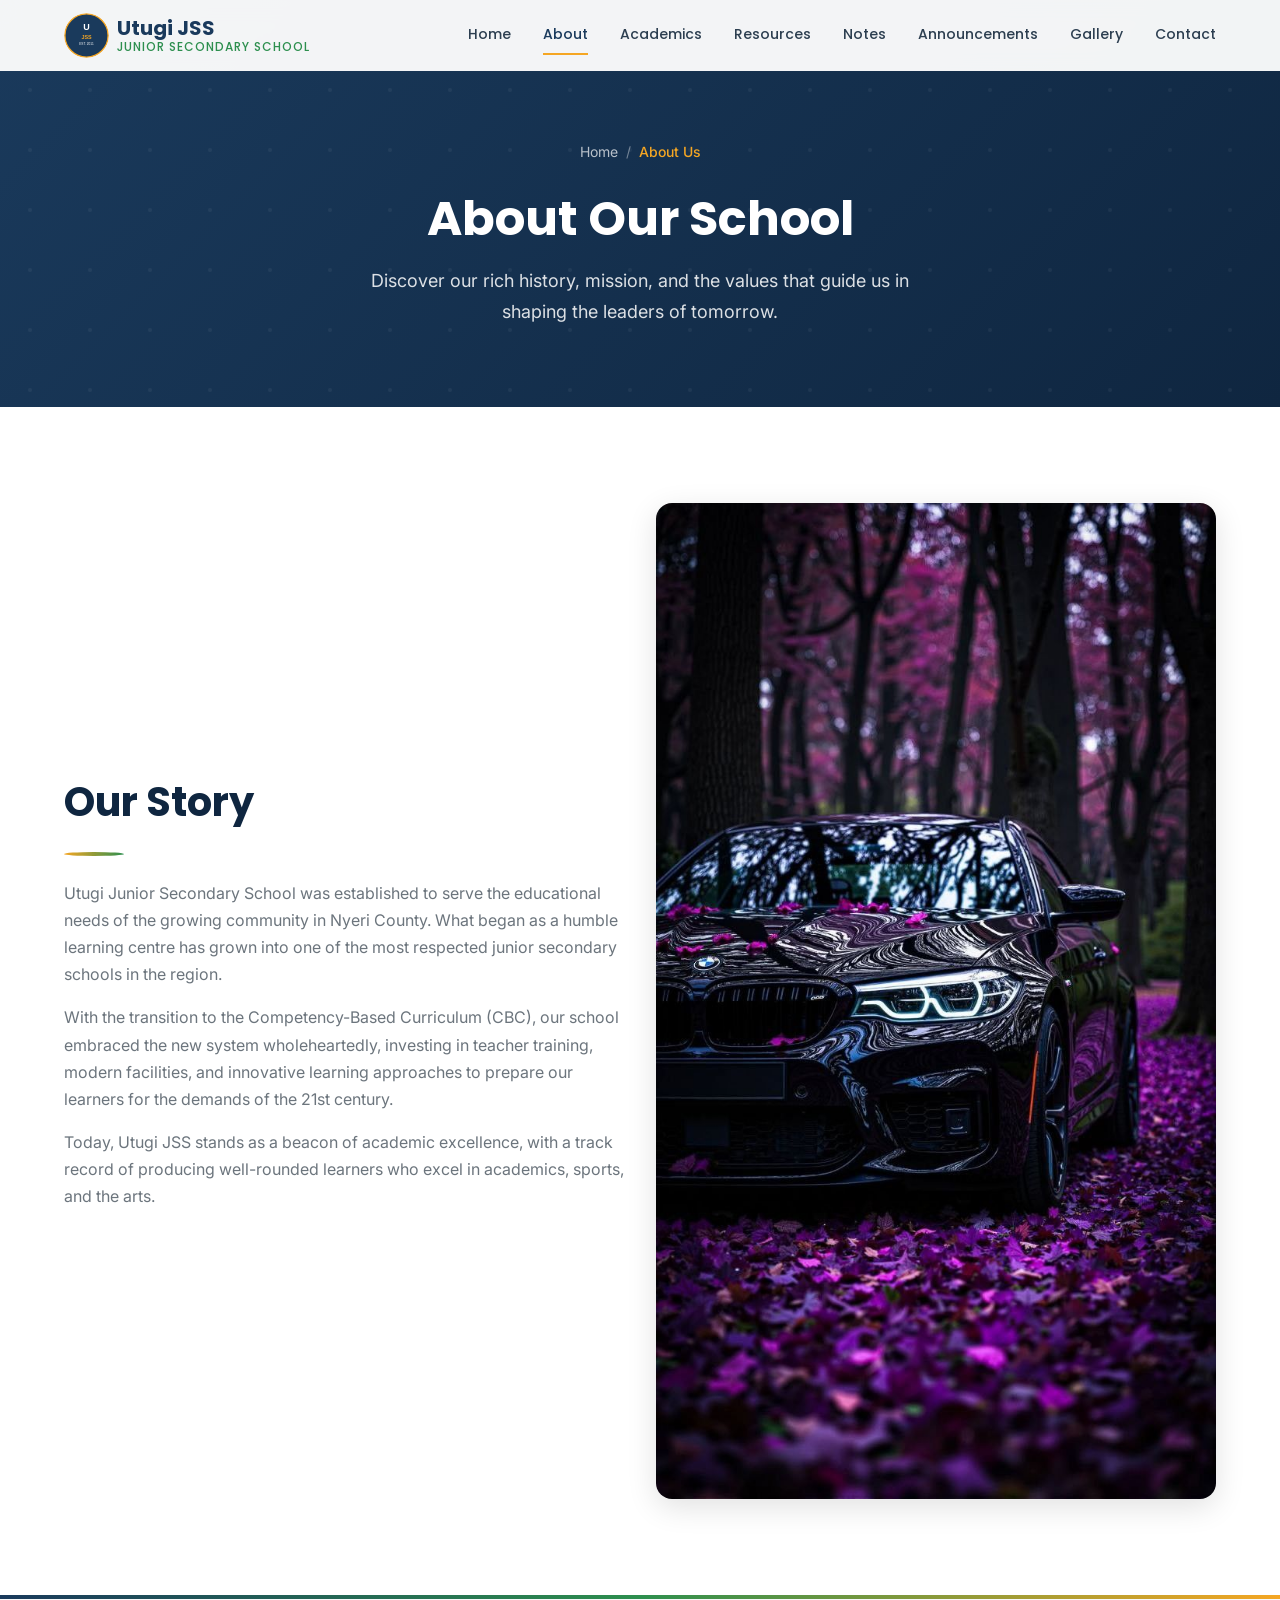
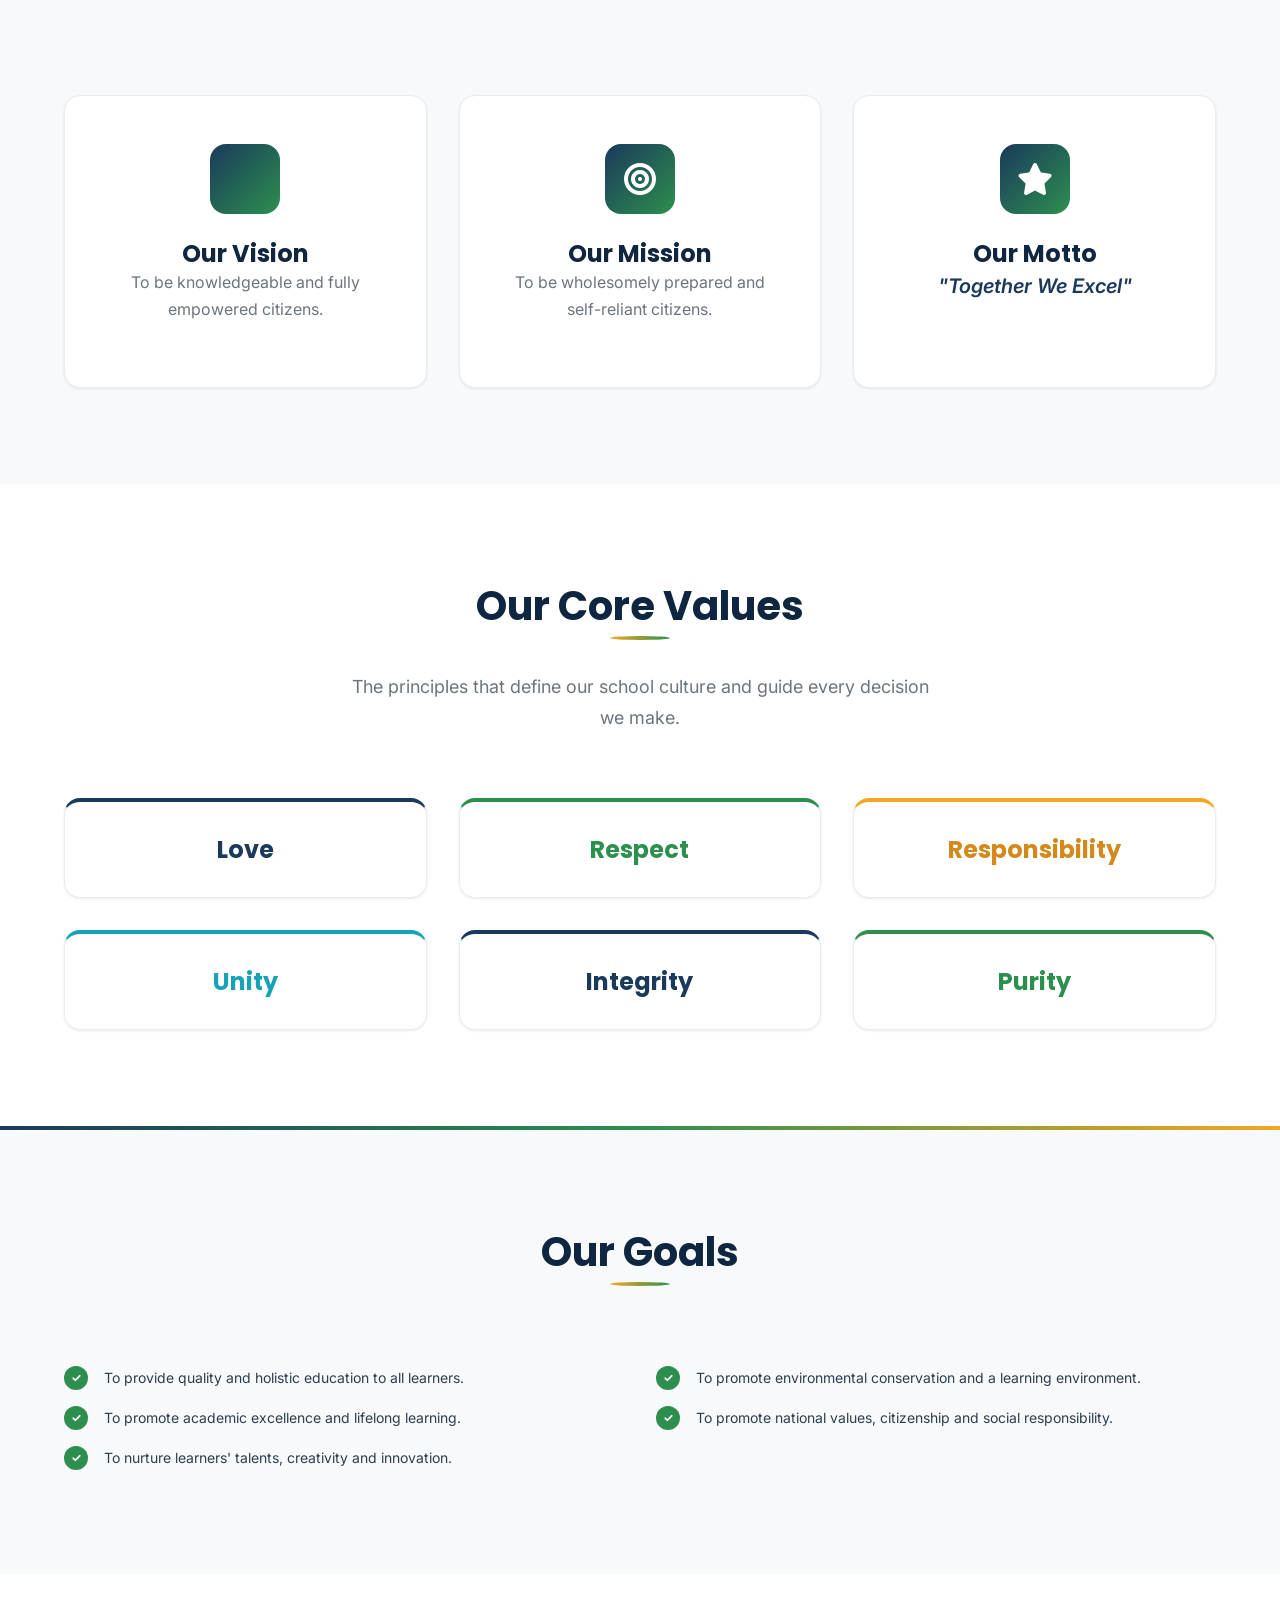
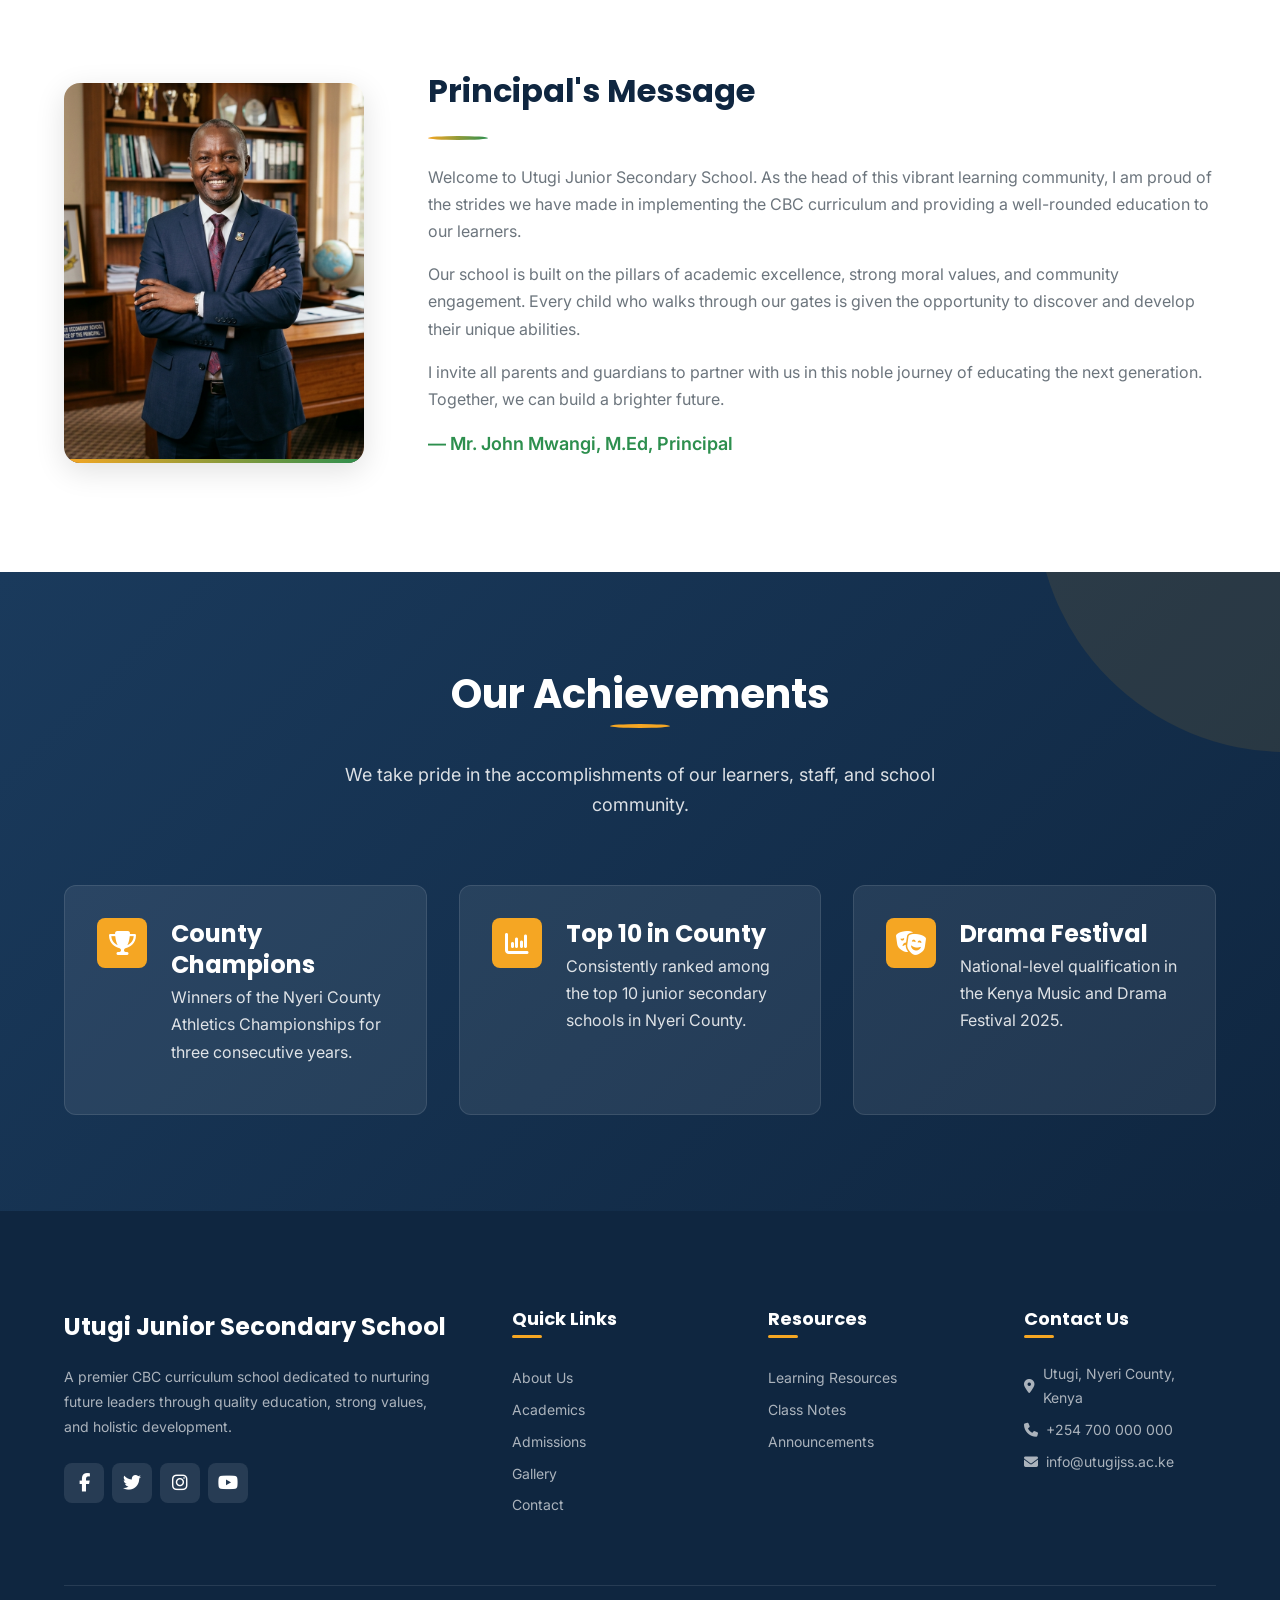
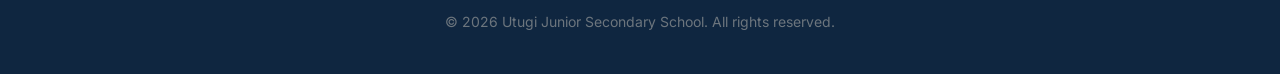
==== commit 060f9244: "Update official school information" ====
--- a/pages/about.html
+++ b/pages/about.html
@@ -60,7 +60,7 @@
           <p>Today, Utugi JSS stands as a beacon of academic excellence, with a track record of producing well-rounded learners who excel in academics, sports, and the arts.</p>
         </div>
         <div class="animate-on-scroll">
-          <img src="../assets/images/hero/school-compound.png" alt="Utugi School Campus" style="border-radius:var(--radius-xl);box-shadow:var(--shadow-lg)" loading="lazy">
+          <img id="aboutHeroImage" src="../assets/images/hero/school-compound.png" alt="Utugi School Campus" style="border-radius:var(--radius-xl);box-shadow:var(--shadow-lg)" loading="lazy">
         </div>
       </div>
     </div>
@@ -75,17 +75,17 @@
         <div class="card feature-card animate-on-scroll">
           <div class="icon"><i class="fa-solid fa-telescope"></i></div>
           <h4>Our Vision</h4>
-          <p>To be a centre of excellence in junior secondary education, producing competent, innovative, and value-driven learners who positively impact their communities.</p>
+          <p>To be knowledgeable and fully empowered citizens.</p>
         </div>
         <div class="card feature-card animate-on-scroll">
           <div class="icon"><i class="fa-solid fa-bullseye"></i></div>
           <h4>Our Mission</h4>
-          <p>To provide quality, inclusive, and holistic education through the CBC framework, nurturing every learner's unique talents in a safe, supportive, and stimulating environment.</p>
+          <p>To be wholesomely prepared and self-reliant citizens.</p>
         </div>
         <div class="card feature-card animate-on-scroll">
           <div class="icon"><i class="fa-solid fa-star"></i></div>
           <h4>Our Motto</h4>
-          <p style="font-style:italic;font-size:var(--fs-lg);color:var(--primary);font-weight:600">"Knowledge, Integrity, Excellence"</p>
+          <p style="font-style:italic;font-size:var(--fs-lg);color:var(--primary);font-weight:600">"Together We Excel"</p>
         </div>
       </div>
     </div>
@@ -98,22 +98,24 @@
         <h2>Our Core Values</h2>
         <p>The principles that define our school culture and guide every decision we make.</p>
       </div>
-      <div class="grid grid-4">
+      <div class="grid grid-3">
+        <div class="card animate-on-scroll" style="padding:var(--space-xl);text-align:center;border-top:4px solid var(--primary)">
+          <h4 style="color:var(--primary)">Love</h4>
+        </div>
+        <div class="card animate-on-scroll" style="padding:var(--space-xl);text-align:center;border-top:4px solid var(--secondary)">
+          <h4 style="color:var(--secondary)">Respect</h4>
+        </div>
+        <div class="card animate-on-scroll" style="padding:var(--space-xl);text-align:center;border-top:4px solid var(--accent)">
+          <h4 style="color:var(--accent-dark)">Responsibility</h4>
+        </div>
+        <div class="card animate-on-scroll" style="padding:var(--space-xl);text-align:center;border-top:4px solid var(--info)">
+          <h4 style="color:var(--info)">Unity</h4>
+        </div>
         <div class="card animate-on-scroll" style="padding:var(--space-xl);text-align:center;border-top:4px solid var(--primary)">
           <h4 style="color:var(--primary)">Integrity</h4>
-          <p>We uphold honesty, transparency, and moral uprightness in all our actions.</p>
         </div>
         <div class="card animate-on-scroll" style="padding:var(--space-xl);text-align:center;border-top:4px solid var(--secondary)">
-          <h4 style="color:var(--secondary)">Excellence</h4>
-          <p>We pursue the highest standards in teaching, learning, and all school activities.</p>
-        </div>
-        <div class="card animate-on-scroll" style="padding:var(--space-xl);text-align:center;border-top:4px solid var(--accent)">
-          <h4 style="color:var(--accent-dark)">Respect</h4>
-          <p>We value every individual and treat all members of our community with dignity.</p>
-        </div>
-        <div class="card animate-on-scroll" style="padding:var(--space-xl);text-align:center;border-top:4px solid var(--info)">
-          <h4 style="color:var(--info)">Innovation</h4>
-          <p>We embrace creative thinking and new approaches to learning and problem-solving.</p>
+          <h4 style="color:var(--secondary)">Purity</h4>
         </div>
       </div>
     </div>
@@ -130,18 +132,15 @@
       <div class="grid grid-2">
         <div class="animate-on-scroll">
           <ul class="icon-list">
-            <li>Achieve top performance in national junior secondary assessments</li>
-            <li>Develop competent, responsible, and patriotic citizens</li>
-            <li>Provide a safe and inclusive learning environment for all</li>
-            <li>Integrate technology across all learning areas</li>
+            <li>To provide quality and holistic education to all learners.</li>
+            <li>To promote academic excellence and lifelong learning.</li>
+            <li>To nurture learners' talents, creativity and innovation.</li>
           </ul>
         </div>
         <div class="animate-on-scroll">
           <ul class="icon-list">
-            <li>Excel in co-curricular activities at county and national levels</li>
-            <li>Foster strong partnerships with parents and the community</li>
-            <li>Promote environmental sustainability and conservation</li>
-            <li>Continuously improve school infrastructure and learning resources</li>
+            <li>To promote environmental conservation and a learning environment.</li>
+            <li>To promote national values, citizenship and social responsibility.</li>
           </ul>
         </div>
       </div>
@@ -243,5 +242,30 @@
 
   <button class="back-to-top" id="backToTop" aria-label="Back to top">↑</button>
   <script src="../assets/js/main.js"></script>
+  <script>
+    document.addEventListener('DOMContentLoaded', async () => {
+      try {
+        const response = await fetch('../data/about.json');
+        if (response.ok) {
+          const data = await response.json();
+          if (data.aboutImage) {
+            const img = document.getElementById('aboutHeroImage');
+            if (img) {
+              let src = data.aboutImage;
+              // Handle relative paths from pages directory
+              if (src.startsWith('assets/') || src.startsWith('uploads/')) {
+                src = '../' + src;
+              } else if (src.startsWith('/uploads/')) {
+                src = '..' + src;
+              }
+              img.src = src;
+            }
+          }
+        }
+      } catch (e) {
+        console.error("Failed to load about page image", e);
+      }
+    });
+  </script>
 </body>
 </html>
